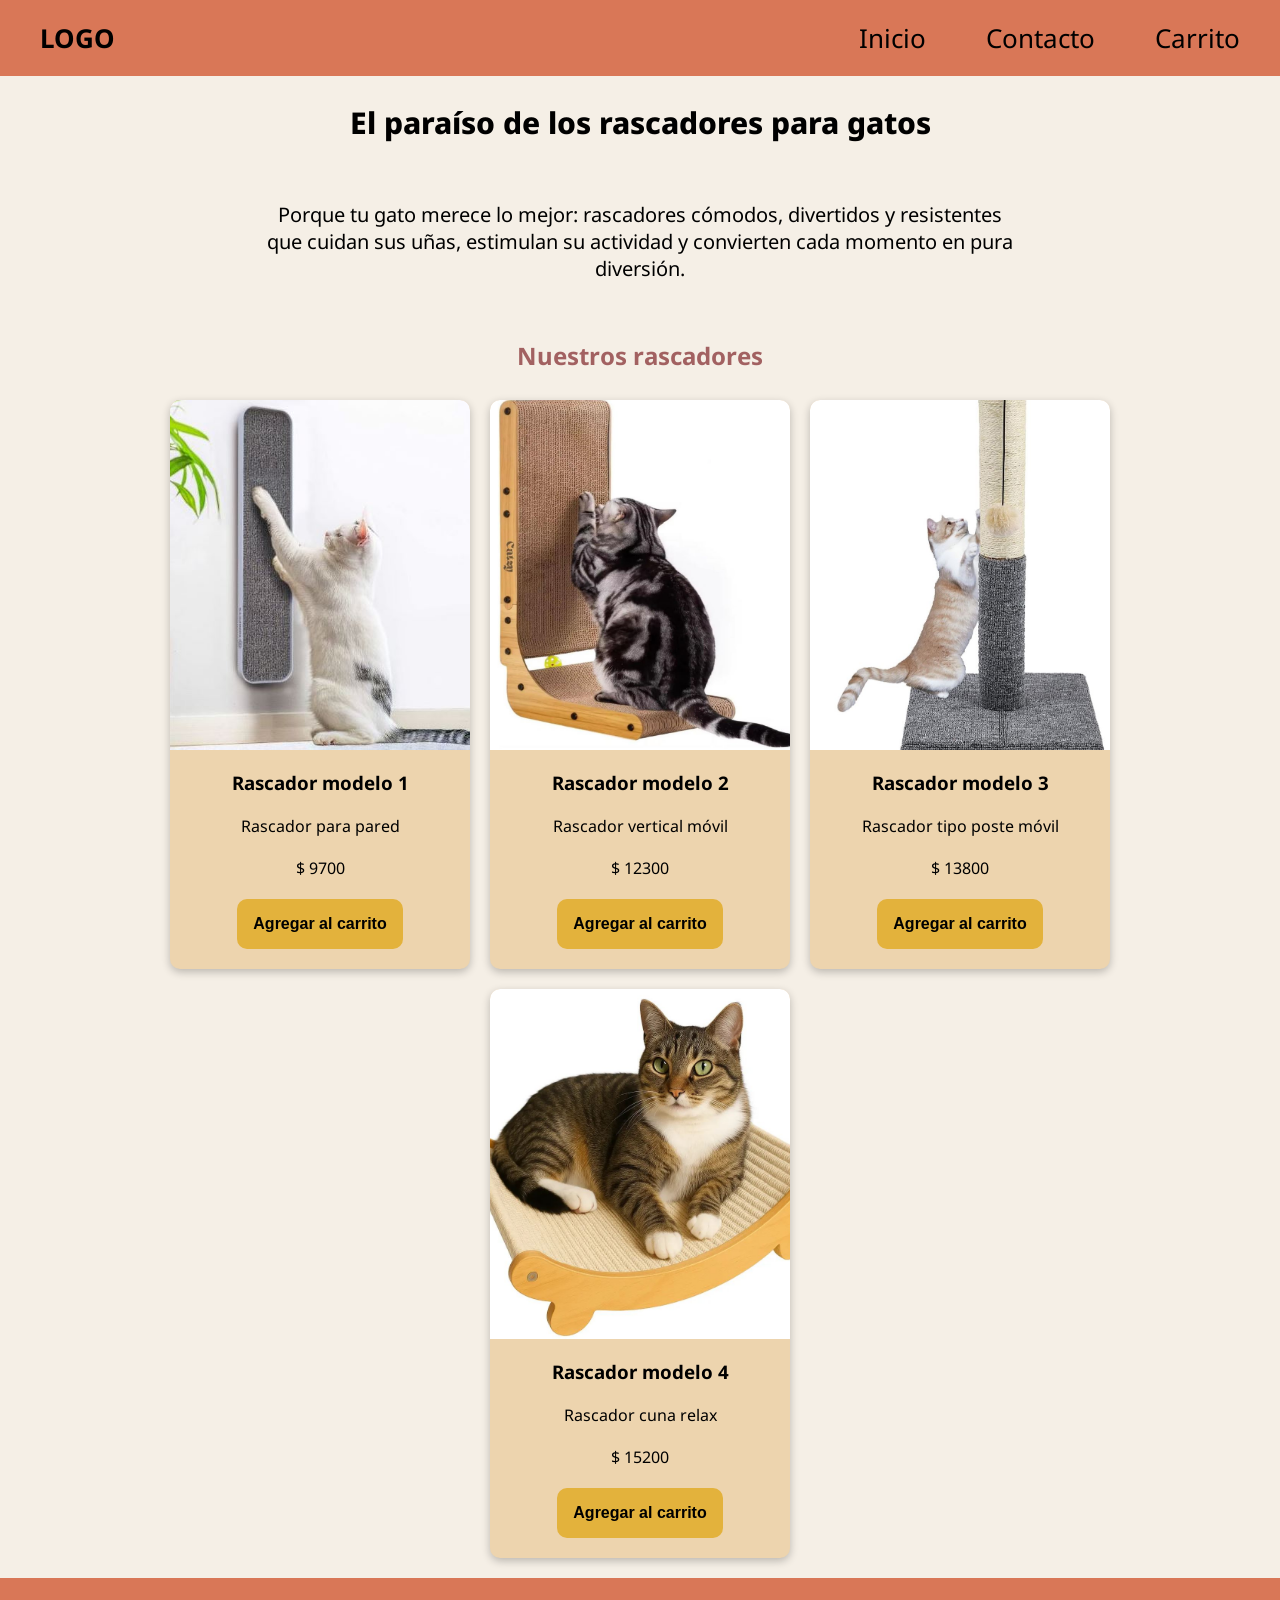
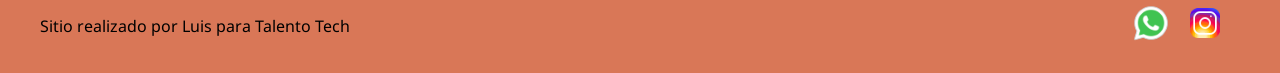
==== index.html @ 835d7f64 "Primer commit" ====
<!DOCTYPE html>
<html lang="es">
<head>
    <meta charset="UTF-8">
    <meta name="viewport" content="width=device-width, initial-scale=1.0">

    <!-- -------------------- fuente elegida de google fonts -------------------- -->
    <link rel="preconnect" href="https://fonts.googleapis.com">
    <link rel="preconnect" href="https://fonts.gstatic.com" crossorigin>

    <link href="https://fonts.googleapis.com/css2?family=Noto+Sans:wght@400;500;600;700&display=swap" rel="stylesheet">

    <!-- ------------------------- nuestro css externo va como último link ------------------------- -->
    <link rel="stylesheet" href="./css/styles.css" />  
    <title>MiauShop | Inicio</title>
</head>

<body>
    <header>
        <div class="div-logo"><a class="logo" href="./index.html">LOGO</a></div>
        <nav class="header-nav">
            <ul>
                <li><a href="./index.html">Inicio</a></li>
                <li><a href="./pages/contacto.html">Contacto</a></li>
                <li><a href="./pages/carrito.html">Carrito</a></li>
            </ul>
        </nav>
    </header>
        
    <main>
        <section class="inicio">
            <h1>El paraíso de los rascadores para gatos</h1>
            <p class="parrafo">
                Porque tu gato merece lo mejor: rascadores cómodos, divertidos y resistentes que cuidan sus uñas, estimulan su actividad y convierten cada momento en pura diversión.
            </p>
        </section>

        <section>
            <h2 class="titulo-producto text-secondary">Nuestros rascadores</h2>
            <div class="contenedor-tarjeta">
                <article class="card text-dark">
                    <img src="./img/gato3.jpg" alt="imagen rascador modelo 1" />
                    <h3>Rascador modelo 1</h3>
                    <p>Rascador para pared</p>
                    <p>$ 9700</p>
                    <button class="btn bg-secondary text-dark">Agregar al carrito</button>
                </article>

                <article class="card text-dark">
                    <img src="./img/gato4.jpg" alt="imagen rascador modelo 2" />
                    <h3>Rascador modelo 2</h3>
                    <p>Rascador vertical móvil</p>
                    <p>$ 12300</p>
                    <button class="btn bg-secondary text-dark">Agregar al carrito</button>
                </article>

                <article class="card text-dark">
                    <img src="./img/gato6.jpg" alt="imagen rascador modelo 3" />
                    <h3>Rascador modelo 3</h3>
                    <p>Rascador tipo poste móvil</p>
                    <p>$ 13800</p>
                    <button class="btn bg-secondary text-dark">Agregar al carrito</button>
                </article>

                <article class="card text-dark">
                    <img src="./img/gato10.jpg" alt="imagen rascador modelo 4" />
                    <h3>Rascador modelo 4</h3>
                    <p>Rascador cuna relax</p>
                    <p>$ 15200</p>
                    <button class="btn bg-secondary text-dark">Agregar al carrito</button>
                </article>
            </div>

        </section>
    </main>

    <footer>
        <p>Sitio realizado por Luis para Talento Tech</p>
        <nav>
            <ul class="footer-list">
                <li>
                    <img src="./img/whatsapp.png" alt="logo whatsapp" />
                    <img src="./img/instagram.png" alt="logo instagram" />
                </li>
            </ul>
        </nav>
    </footer>
    
</body>
</html>
---- css/styles.css ----
*{
    margin: 0;
    padding: 0;
    box-sizing: border-box;
}

/* 1 rem = 10px 
16px × 62.5% = 10px

1rem = 10px
1.6rem = 16px
2rem = 20px
3rem = 30px
5rem = 50px
*/
html {
    font-size: 62.5%;
}

body {
    font-family: 'Noto Sans', sans-serif;
    font-size: 1.6rem;
    background: #F5EFE6;
    color: #000000;

    display: flex;
    flex-direction: column;
    min-height: 100vh;
}


main {
    width: 80%;
    margin: auto;
    padding-bottom: 2rem;

    flex: 1;

    display: flex;
    flex-direction: column;
    align-items: center;

}

h1 {
    font-size: 3rem;
    font-weight: 800;
    line-height: 1.15;
    margin: 3rem 0;
}

h2 {
    color: #4A5D4E;
    font-size: 2.4rem;
    font-weight: 700;
    line-height: 1.2;
    text-align: center;
    margin: 3rem 0;
}



.btn {
    border: none;
    font-size: 1.6rem;
    font-weight: bold;
    padding: 1.6rem;
    border-radius: 1rem;
}

header,
footer {
    background: #D97757;
    color: #000000;
    width: 100%;

    display: flex;
    justify-content: space-between;
    align-items: center;
}

footer {
    padding: 1rem 4rem;
}

.div-logo {
    margin-left: 2rem;
    font-weight: bold;
}

.logo,
.header-nav a {
    text-decoration: none;
    font-size: 2.6rem;
    color: inherit;
    display: inline-block;
    padding: 2rem;
}

.header-nav {
    margin-right: 2rem;
}

.header-nav ul,
footer .footer-list {
    list-style: none;
    display: flex;
    gap: 2rem;
}

.footer-list li {
    padding: 1rem;
}

.footer-list img {
    width: 5rem;
    padding: 0.5rem;
}


/* -------------------------------------------------------------------------- */
/*                                   colores                                  */
/* -------------------------------------------------------------------------- */
.bg-primary{
    background-color: #5f5fe2;
}

.bg-secondary{
    background-color: #E3B23C;
}

.text-light {
    color: #ffffff
}

.text-dark {
    color: #000000
}

.text-secondary {
    color: #a26161
}

/* -------------------------------------------------------------------------- */
/*                                   Inicio                                   */
/* -------------------------------------------------------------------------- */
.inicio {
    display: flex;
    justify-content: center;
    align-items: center;
    flex-wrap: wrap;
}

.inicio h1 {
    width: 100%;
    text-align: center;
}

.parrafo {
    width: 80%;
    text-align: center;
    font-size: 2rem;
    padding: 3rem;
}

.contenedor-tarjeta {
    display: flex;
    justify-content: center;
    gap: 2rem;
    /* para que se acomoden los hijos abajo si no tienen espacio */
    flex-wrap: wrap;
}

.card {
    background-color: #edd4ae;
    width: 30rem;
    border-radius: 1rem;
    overflow: hidden;

    display: flex;
    flex-direction: column;
    align-items: center;
    gap: 2rem;
    padding-bottom: 2rem;

    /* visto en https://getcssscan.com/css-box-shadow-examples 
    muy pequeño sombreado alrededor de las tarjetas */
    box-shadow: rgba(0, 0, 0, 0.24) 0px 3px 8px;
}

.card img {
     width: 100%;
     height: 35rem;
     object-fit: cover;

}

 
 /* -------------------------------------------------------------------------- */
 /*                                  Contacto                                  */
 /* -------------------------------------------------------------------------- */
.contacto {
    width: 100%;
    display: flex;
    flex-direction: column;
    align-items: center;
}

.titulo-contacto {
    margin: 2rem 0;
}

.form-contacto {
    background-color: #d88e75;
    color: #000000;

    width: 100%;
    max-width: 50rem;

    font-size: 2rem;
    padding: 3rem;
    border-radius: 1rem;

    box-shadow: 0 10px 30px rgb(0, 0, 0, 0.15); /* sutil */
}

 .grupo-input {
    display: flex;
    flex-direction: column;
    gap: 0.8rem;
    margin-bottom: 2rem;
 }

 .grupo-input input,
 .grupo-input textarea {
    width: 100%;
    padding: 1.2rem;
    font-size: 1.6rem;

    color: #a26161;
    background-color: #fff7fb;

    border: 2px solid #6e5a8e;
    border-radius: 0.8rem;

    outline: none;
 }

 .grupo-input textarea {
    min-height: 10rem;
    resize: vertical;
 }
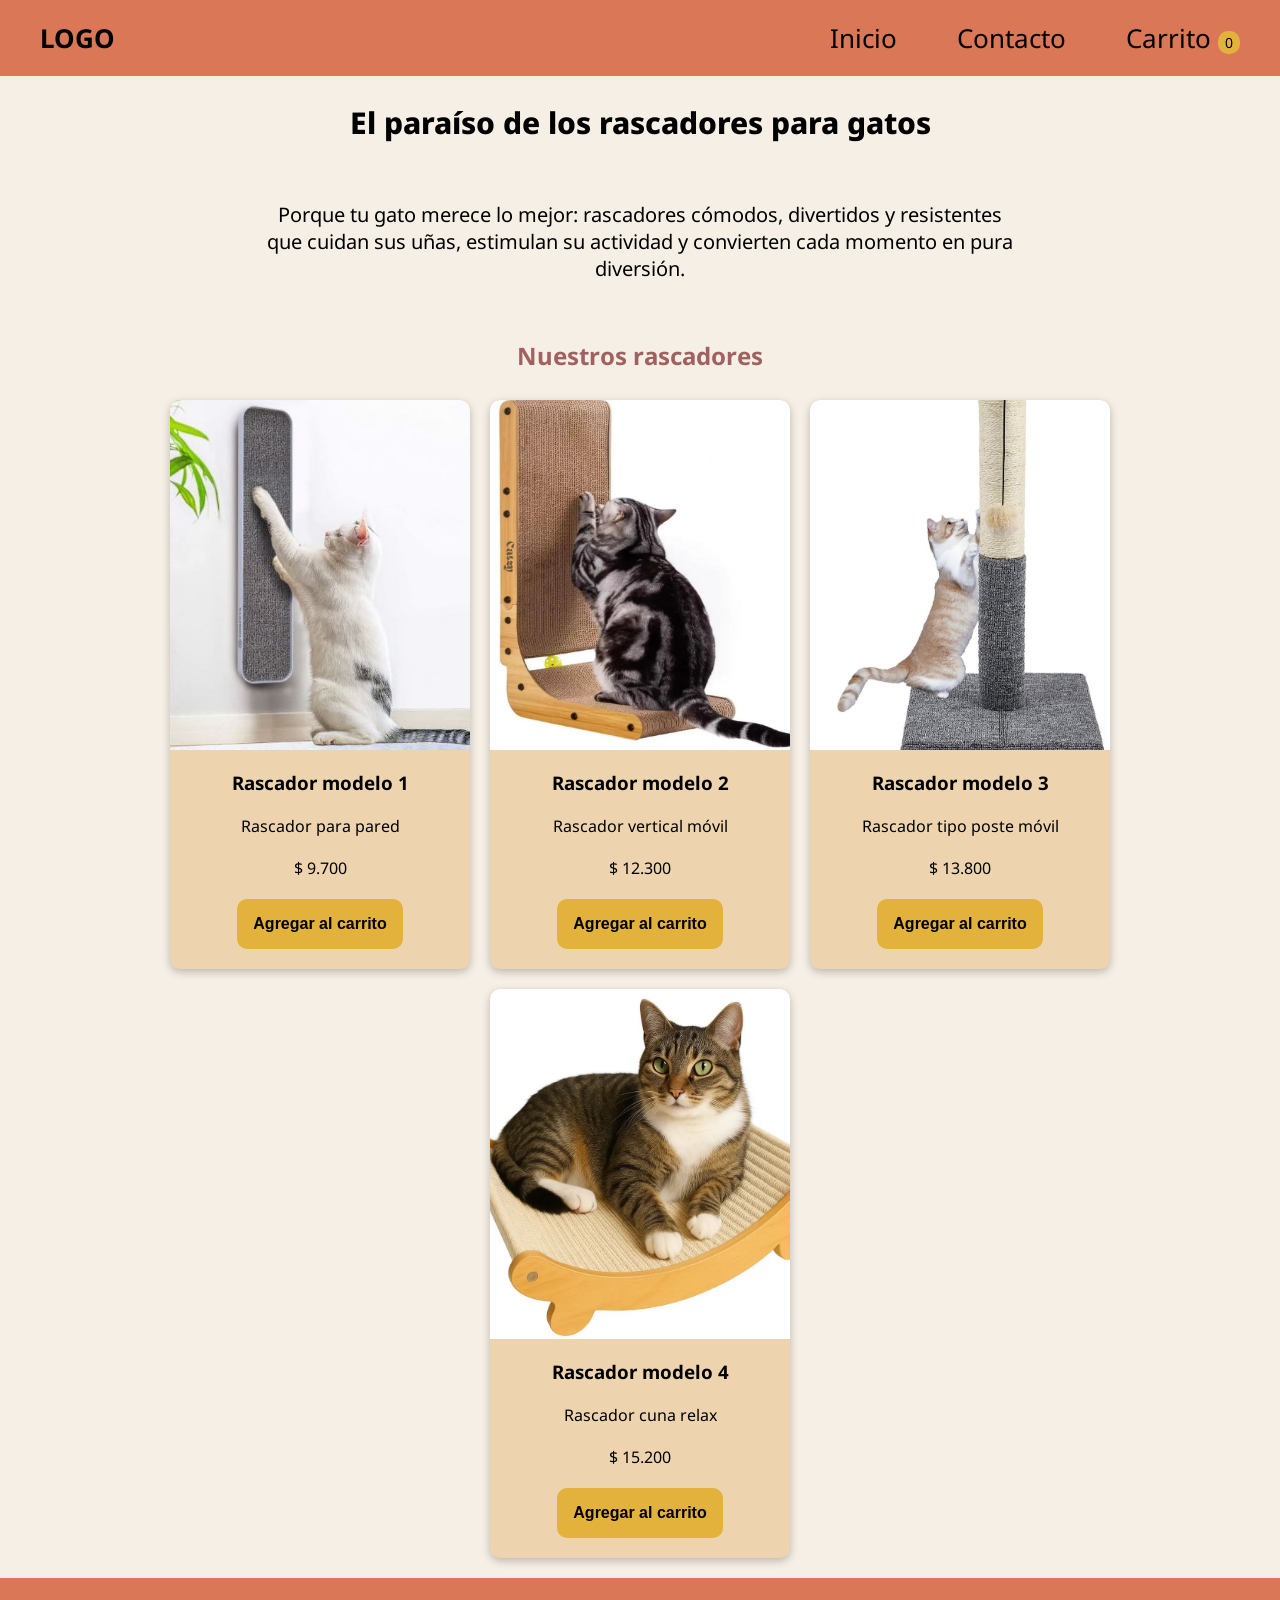
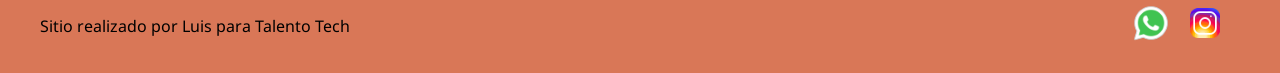
==== commit 99249556: "actualización con carrito incluido" ====
--- a/index.html
+++ b/index.html
@@ -22,7 +22,7 @@
             <ul>
                 <li><a href="./index.html">Inicio</a></li>
                 <li><a href="./pages/contacto.html">Contacto</a></li>
-                <li><a href="./pages/carrito.html">Carrito</a></li>
+                <li><a href="./pages/carrito.html">Carrito <span id="contador-carrito" class="carrito-contador">0</span></a></li>
             </ul>
         </nav>
     </header>
@@ -37,39 +37,8 @@
 
         <section>
             <h2 class="titulo-producto text-secondary">Nuestros rascadores</h2>
-            <div class="contenedor-tarjeta">
-                <article class="card text-dark">
-                    <img src="./img/gato3.jpg" alt="imagen rascador modelo 1" />
-                    <h3>Rascador modelo 1</h3>
-                    <p>Rascador para pared</p>
-                    <p>$ 9700</p>
-                    <button class="btn bg-secondary text-dark">Agregar al carrito</button>
-                </article>
-
-                <article class="card text-dark">
-                    <img src="./img/gato4.jpg" alt="imagen rascador modelo 2" />
-                    <h3>Rascador modelo 2</h3>
-                    <p>Rascador vertical móvil</p>
-                    <p>$ 12300</p>
-                    <button class="btn bg-secondary text-dark">Agregar al carrito</button>
-                </article>
-
-                <article class="card text-dark">
-                    <img src="./img/gato6.jpg" alt="imagen rascador modelo 3" />
-                    <h3>Rascador modelo 3</h3>
-                    <p>Rascador tipo poste móvil</p>
-                    <p>$ 13800</p>
-                    <button class="btn bg-secondary text-dark">Agregar al carrito</button>
-                </article>
-
-                <article class="card text-dark">
-                    <img src="./img/gato10.jpg" alt="imagen rascador modelo 4" />
-                    <h3>Rascador modelo 4</h3>
-                    <p>Rascador cuna relax</p>
-                    <p>$ 15200</p>
-                    <button class="btn bg-secondary text-dark">Agregar al carrito</button>
-                </article>
-            </div>
+            <p id="mensaje-productos" class="mensaje-productos">Cargando productos...</p>
+            <div class="contenedor-tarjeta" id="productos-container"></div>
 
         </section>
     </main>
@@ -86,5 +55,9 @@
         </nav>
     </footer>
     
+    <script src="./js/storage.js" defer></script>
+    <script src="./js/actualizar_carrito.js" defer></script>
+    <script src="./js/agregar_carrito.js" defer></script>
+    <script src="./js/index.js" defer></script>
 </body>
-</html>+</html>
--- a/css/styles.css
+++ b/css/styles.css
@@ -246,6 +246,123 @@
     outline: none;
  }
 
+/* -------------------------------------------------------------------------- */
+/*                                  Carrito                                   */
+/* -------------------------------------------------------------------------- */
+.carrito-contador {
+    background-color: #E3B23C;
+    padding: 0.2rem 0.7rem;
+    border-radius: 1rem;
+    font-size: 1.4rem;
+}
+
+.mensaje-productos,
+.carrito-vacio,
+.mensaje-carrito {
+    text-align: center;
+    margin-bottom: 2rem;
+}
+
+.mensaje-productos--error {
+    color: #b00020;
+}
+
+.carrito-seccion {
+    width: 100%;
+    max-width: 90rem;
+}
+
+.carrito-contenido {
+    background-color: #edd4ae;
+    padding: 2rem;
+    border-radius: 1rem;
+}
+
+.carrito-lista {
+    list-style: none;
+}
+
+.carrito-item {
+    background-color: #fff7fb;
+    display: flex;
+    align-items: center;
+    gap: 2rem;
+    padding: 1.5rem;
+    margin-bottom: 1.5rem;
+    border-radius: 1rem;
+}
+
+.carrito-item__img {
+    width: 10rem;
+    height: 10rem;
+    object-fit: cover;
+    border-radius: 1rem;
+}
+
+.carrito-item__info {
+    flex: 1;
+}
+
+.carrito-item__titulo {
+    text-align: left;
+    margin: 0 0 1rem;
+}
+
+.carrito-item__controles,
+.carrito-acciones {
+    display: flex;
+    align-items: center;
+    gap: 1rem;
+}
+
+.btn-cantidad,
+.btn-eliminar {
+    border: none;
+    padding: 1rem;
+    border-radius: 0.5rem;
+    cursor: pointer;
+}
+
+.btn-cantidad {
+    background-color: #4A5D4E;
+    color: #ffffff;
+}
+
+.btn-eliminar {
+    background-color: #D97757;
+}
+
+.carrito-footer {
+    border-top: 1px solid #4A5D4E;
+    padding-top: 2rem;
+}
+
+.carrito-total {
+    font-size: 2rem;
+    font-weight: bold;
+    text-align: right;
+    margin-bottom: 1.5rem;
+}
+
+.carrito-acciones {
+    justify-content: flex-end;
+}
+
+.btn-vaciar {
+    background-color: #dddddd;
+}
+
+@media (max-width: 700px) {
+    .carrito-item {
+        flex-direction: column;
+        align-items: flex-start;
+    }
+
+    .carrito-item__controles {
+        flex-wrap: wrap;
+    }
+}
+
  .grupo-input textarea {
     min-height: 10rem;
     resize: vertical;
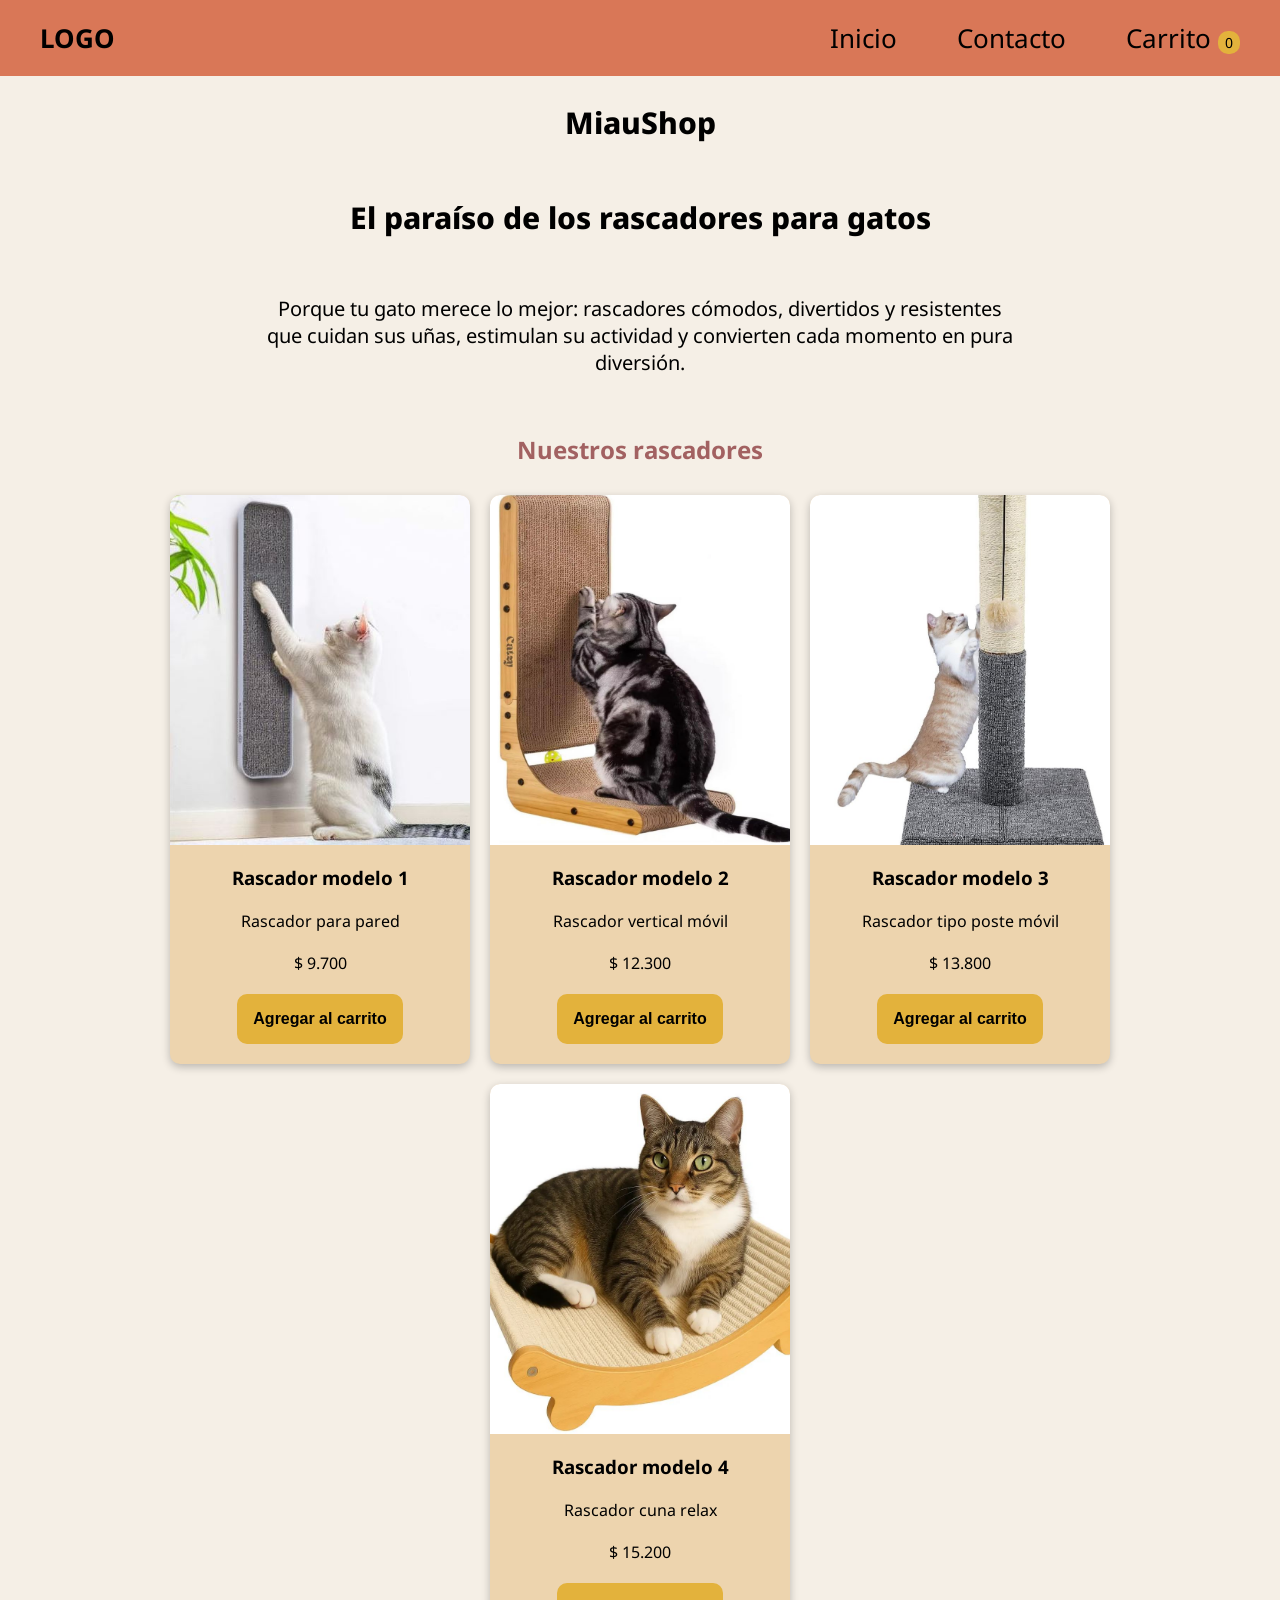
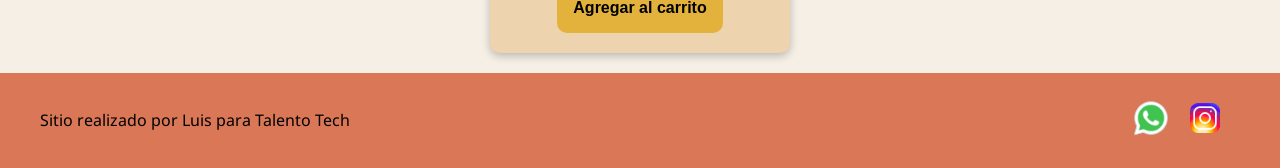
==== commit 010b2b3f: "título MiauShop" ====
--- a/index.html
+++ b/index.html
@@ -29,6 +29,7 @@
         
     <main>
         <section class="inicio">
+            <h1>MiauShop</h1>
             <h1>El paraíso de los rascadores para gatos</h1>
             <p class="parrafo">
                 Porque tu gato merece lo mejor: rascadores cómodos, divertidos y resistentes que cuidan sus uñas, estimulan su actividad y convierten cada momento en pura diversión.
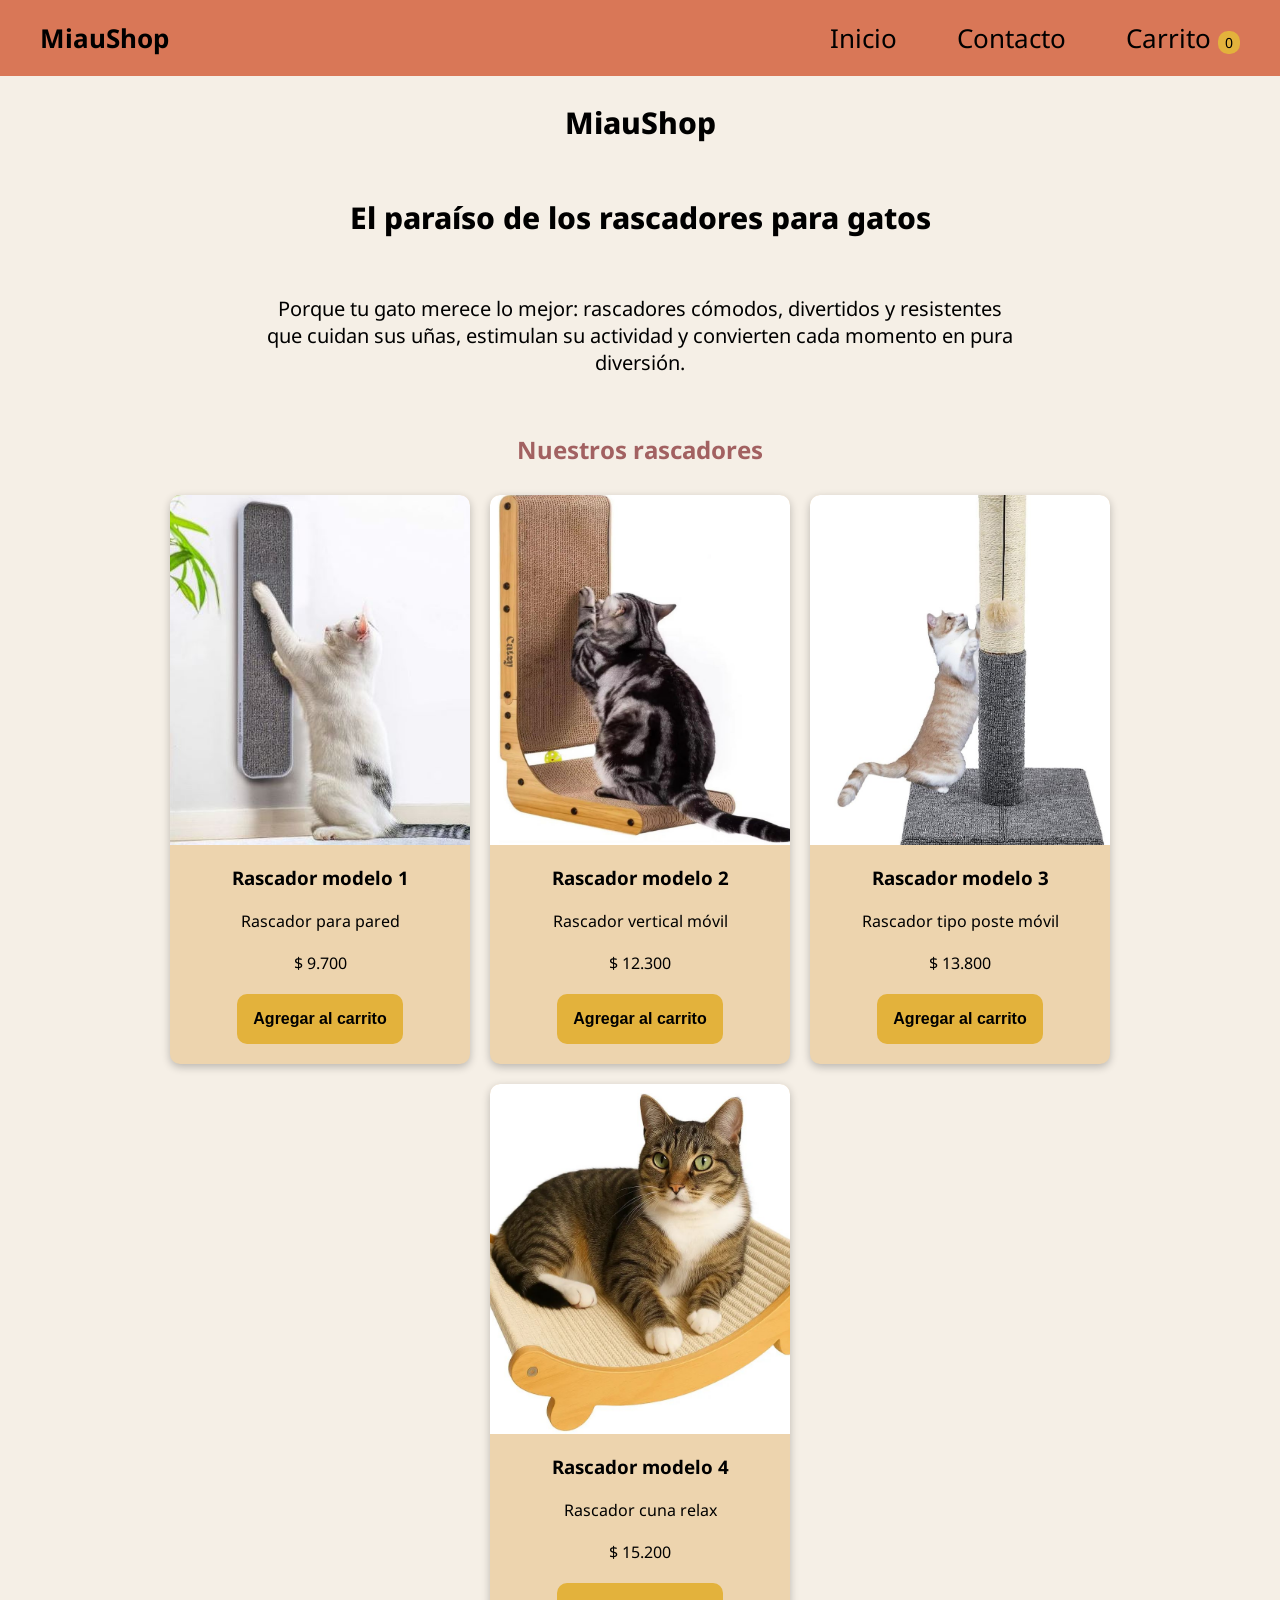
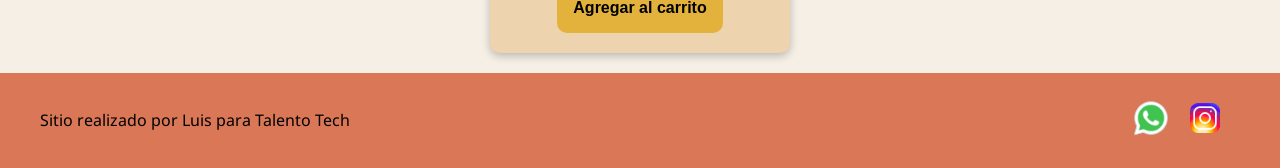
==== commit eba4c632: "cambios" ====
--- a/index.html
+++ b/index.html
@@ -17,7 +17,7 @@
 
 <body>
     <header>
-        <div class="div-logo"><a class="logo" href="./index.html">LOGO</a></div>
+        <div class="div-logo"><a class="logo" href="./index.html">MiauShop</a></div>
         <nav class="header-nav">
             <ul>
                 <li><a href="./index.html">Inicio</a></li>
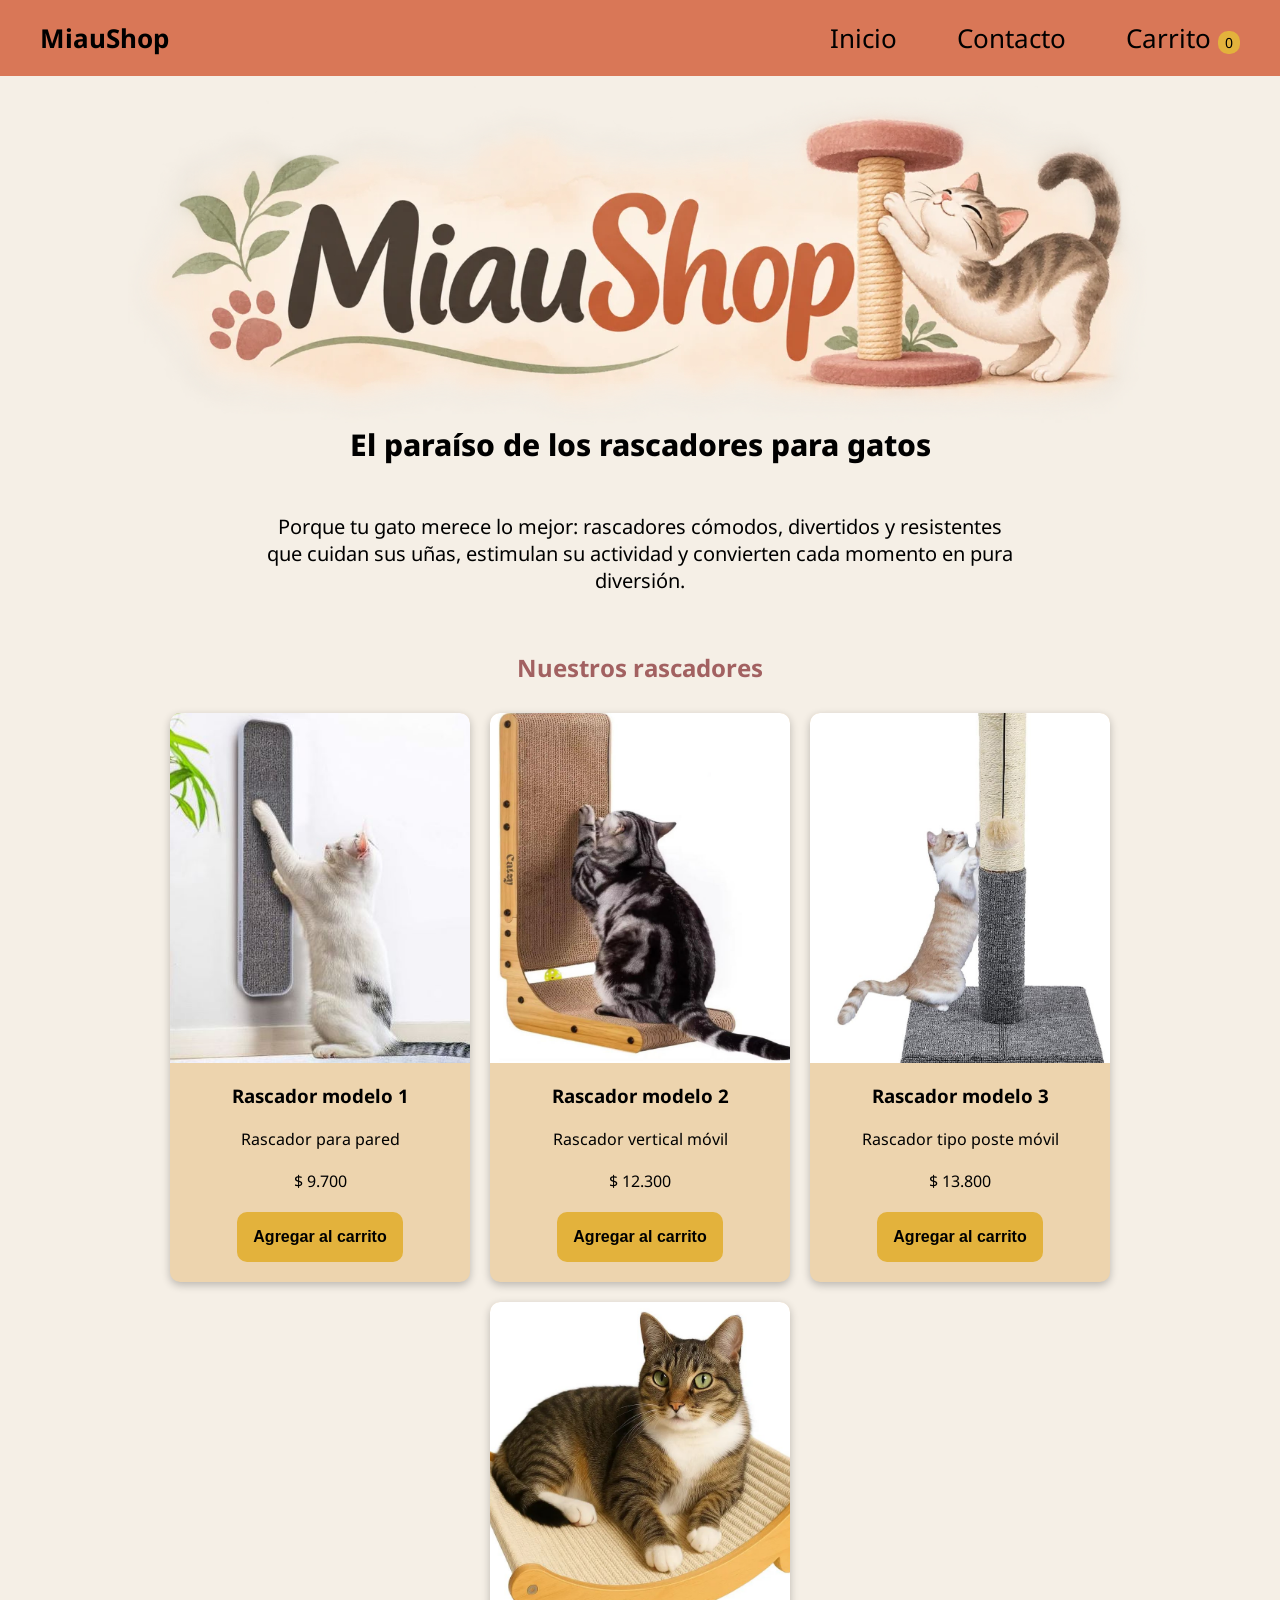
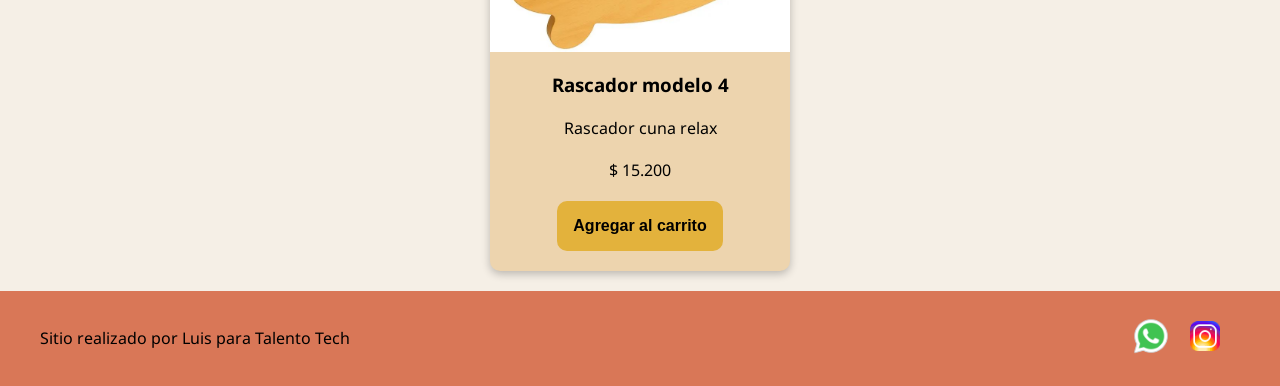
==== commit 0a213774: "banner" ====
--- a/index.html
+++ b/index.html
@@ -29,7 +29,8 @@
         
     <main>
         <section class="inicio">
-            <h1>MiauShop</h1>
+            <img class="banner-miaushop" src="./img/banner-miaushop.webp" alt="MiauShop, tienda de rascadores para gatos"/>
+
             <h1>El paraíso de los rascadores para gatos</h1>
             <p class="parrafo">
                 Porque tu gato merece lo mejor: rascadores cómodos, divertidos y resistentes que cuidan sus uñas, estimulan su actividad y convierten cada momento en pura diversión.
--- a/css/styles.css
+++ b/css/styles.css
@@ -42,6 +42,8 @@
 
 }
 
+
+
 h1 {
     font-size: 3rem;
     font-weight: 800;
@@ -151,7 +153,17 @@
     flex-wrap: wrap;
 }
 
+.banner-miaushop {
+    display: block;
+    width: 100%;
+    max-width: 110rem;
+    height: auto;
+    margin: 1rem auto 0;
+}
+
+
 .inicio h1 {
+    margin: 0 0 2rem;
     width: 100%;
     text-align: center;
 }
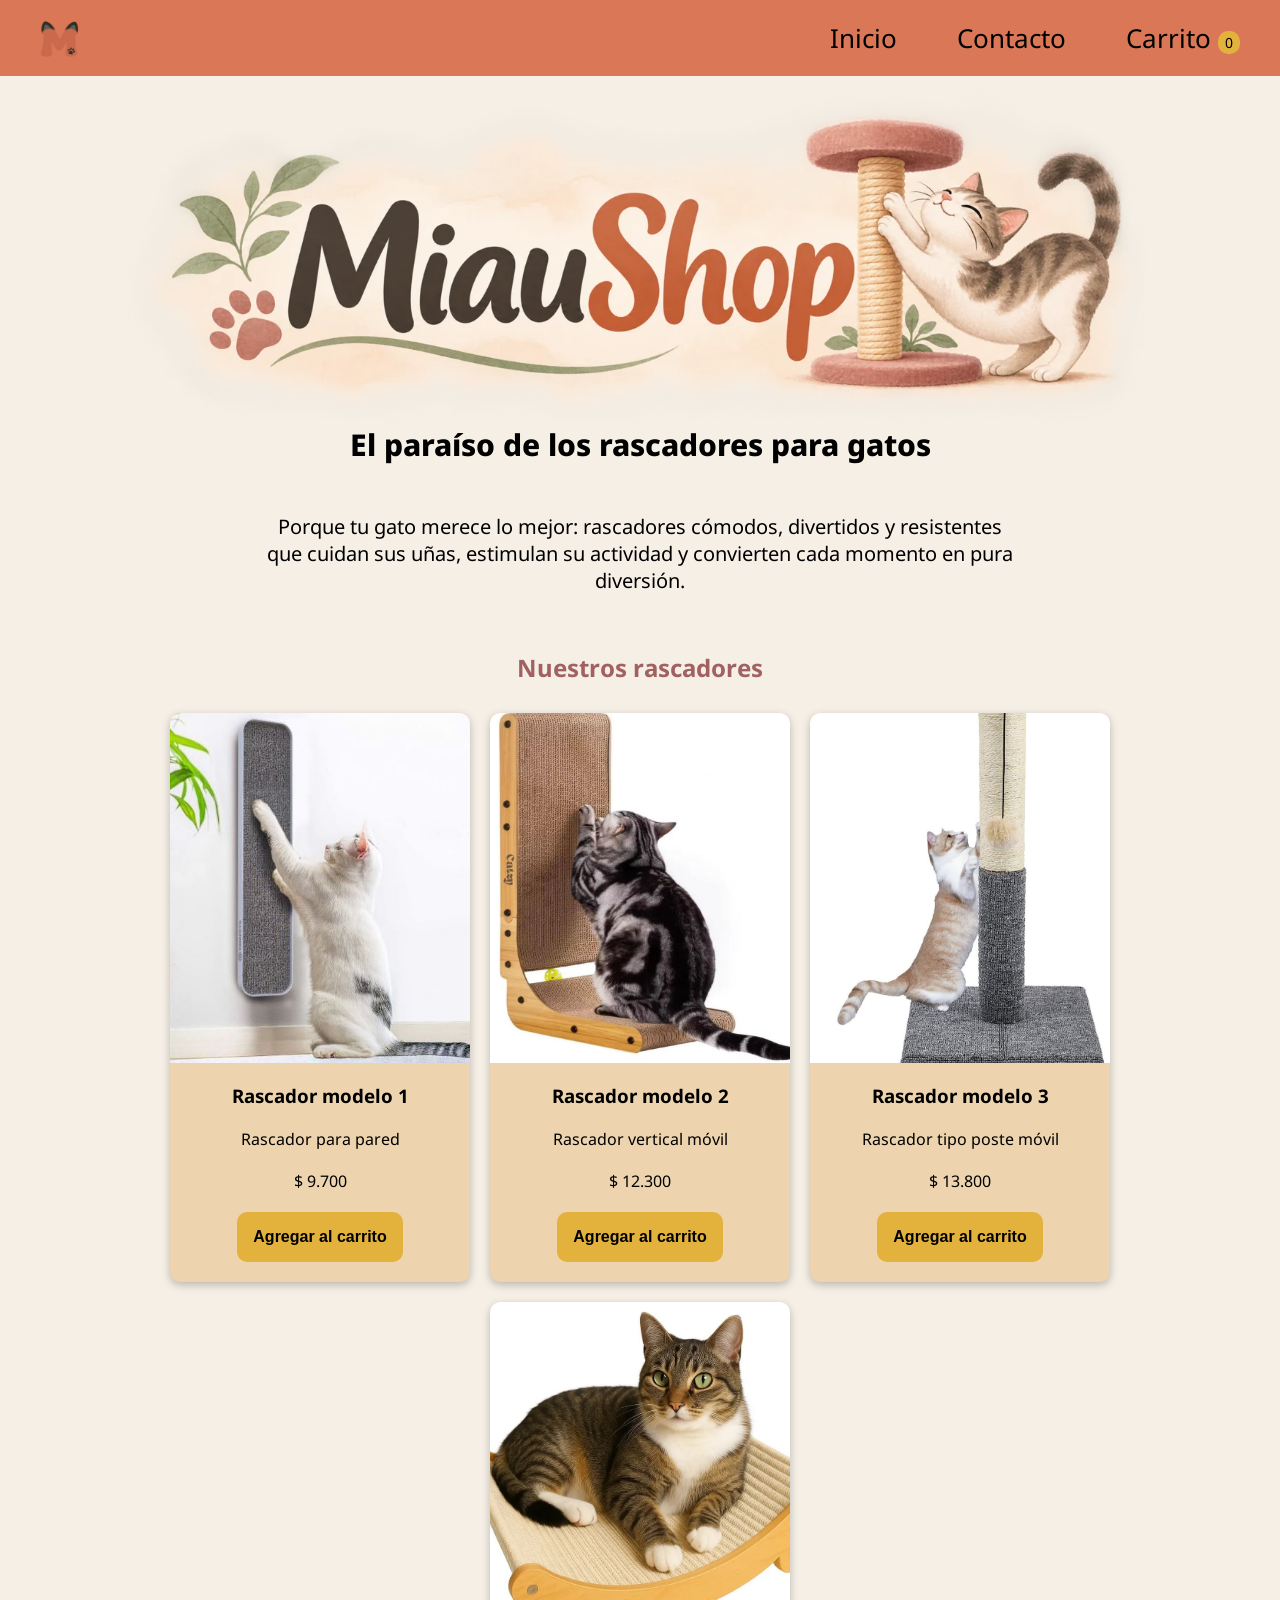
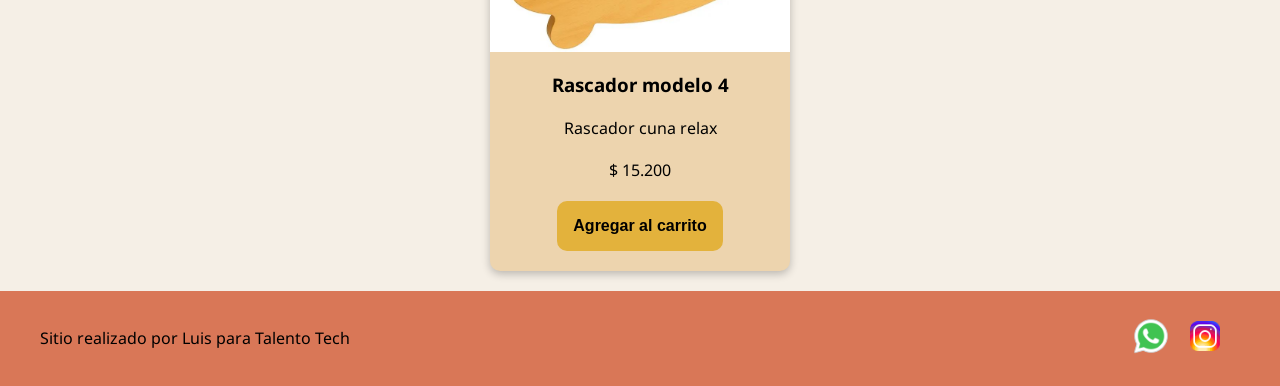
==== commit 0869a43d: "logo  MiauShop" ====
--- a/index.html
+++ b/index.html
@@ -10,6 +10,8 @@
 
     <link href="https://fonts.googleapis.com/css2?family=Noto+Sans:wght@400;500;600;700&display=swap" rel="stylesheet">
 
+    <link rel="icon" type="image/png" sizes="64x64" href="./img/favicon.png">
+
     <!-- ------------------------- nuestro css externo va como último link ------------------------- -->
     <link rel="stylesheet" href="./css/styles.css" />  
     <title>MiauShop | Inicio</title>
@@ -17,7 +19,11 @@
 
 <body>
     <header>
-        <div class="div-logo"><a class="logo" href="./index.html">MiauShop</a></div>
+        <div class="div-logo">
+            <a class="logo" href="./index.html" aria-label="MiauShop - Inicio">
+                <img class="logo-img" src="./img/logo-opcion-1.webp" alt="MiauShop">
+            </a>
+        </div>
         <nav class="header-nav">
             <ul>
                 <li><a href="./index.html">Inicio</a></li>
--- a/css/styles.css
+++ b/css/styles.css
@@ -90,7 +90,19 @@
     font-weight: bold;
 }
 
-.logo,
+.logo {
+    display: flex;
+    align-items: center;
+    padding: 0.5rem 1rem;
+}
+
+.logo-img {
+    display: block;
+    width: 6rem;
+    height: 6rem;
+    object-fit: contain;
+}
+
 .header-nav a {
     text-decoration: none;
     font-size: 2.6rem;
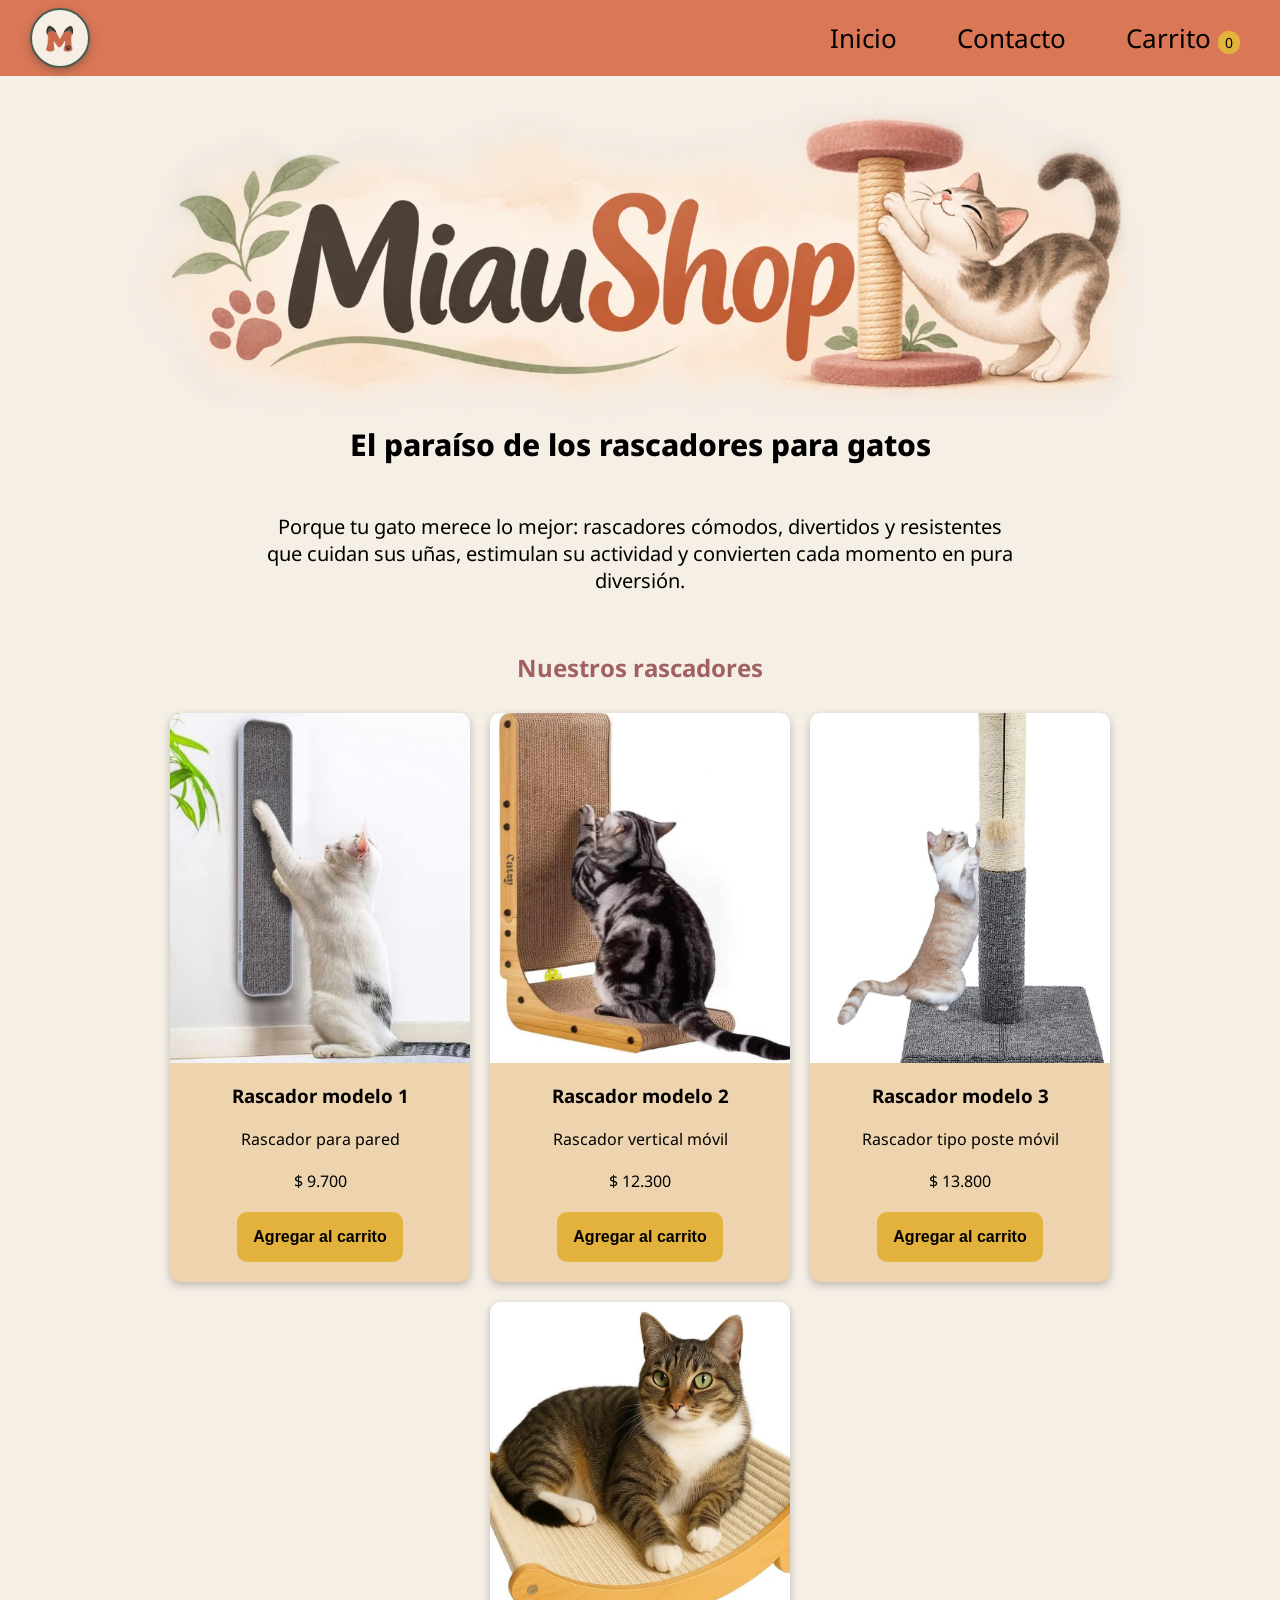
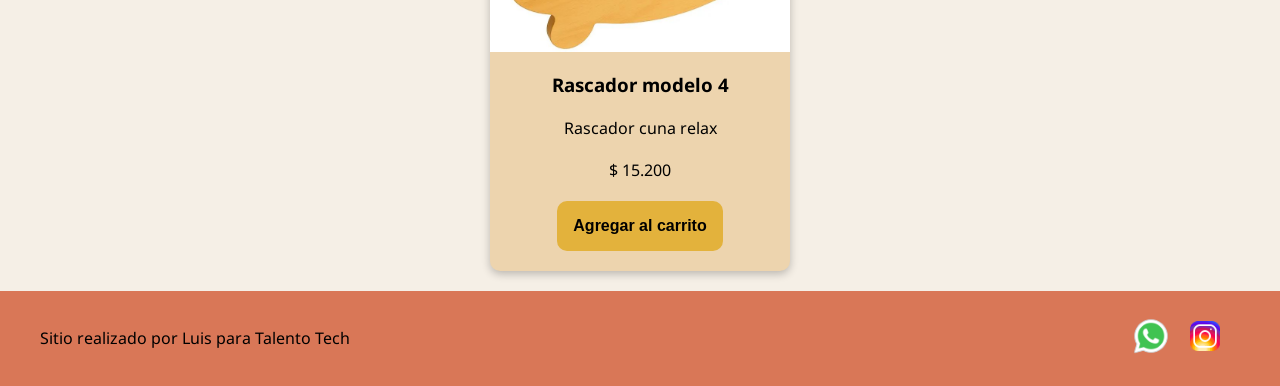
==== commit f72ac353: "autor" ====
--- a/index.html
+++ b/index.html
@@ -3,6 +3,12 @@
 <head>
     <meta charset="UTF-8">
     <meta name="viewport" content="width=device-width, initial-scale=1.0">
+
+    <meta name="author" content="Luis">
+    <meta name="description" content="Tienda venta de rascadores para gatos">
+    <meta name="institution" content="Talento Tech">
+    <meta name="course" content="Comisión 26236">
+    <meta name="teacher" content="Belén Romero">
 
     <!-- -------------------- fuente elegida de google fonts -------------------- -->
     <link rel="preconnect" href="https://fonts.googleapis.com">
@@ -21,7 +27,7 @@
     <header>
         <div class="div-logo">
             <a class="logo" href="./index.html" aria-label="MiauShop - Inicio">
-                <img class="logo-img" src="./img/logo-opcion-1.webp" alt="MiauShop">
+                <img class="logo-img" src="./img/logo.webp" alt="MiauShop">
             </a>
         </div>
         <nav class="header-nav">
--- a/css/styles.css
+++ b/css/styles.css
@@ -101,6 +101,11 @@
     width: 6rem;
     height: 6rem;
     object-fit: contain;
+    padding: 0.6rem;
+    background-color: #F5EFE6;
+    border: 0.2rem solid #4A5D4E;
+    border-radius: 50%;
+    box-shadow: 0 0.3rem 0.8rem rgba(47, 41, 37, 0.35);
 }
 
 .header-nav a {
